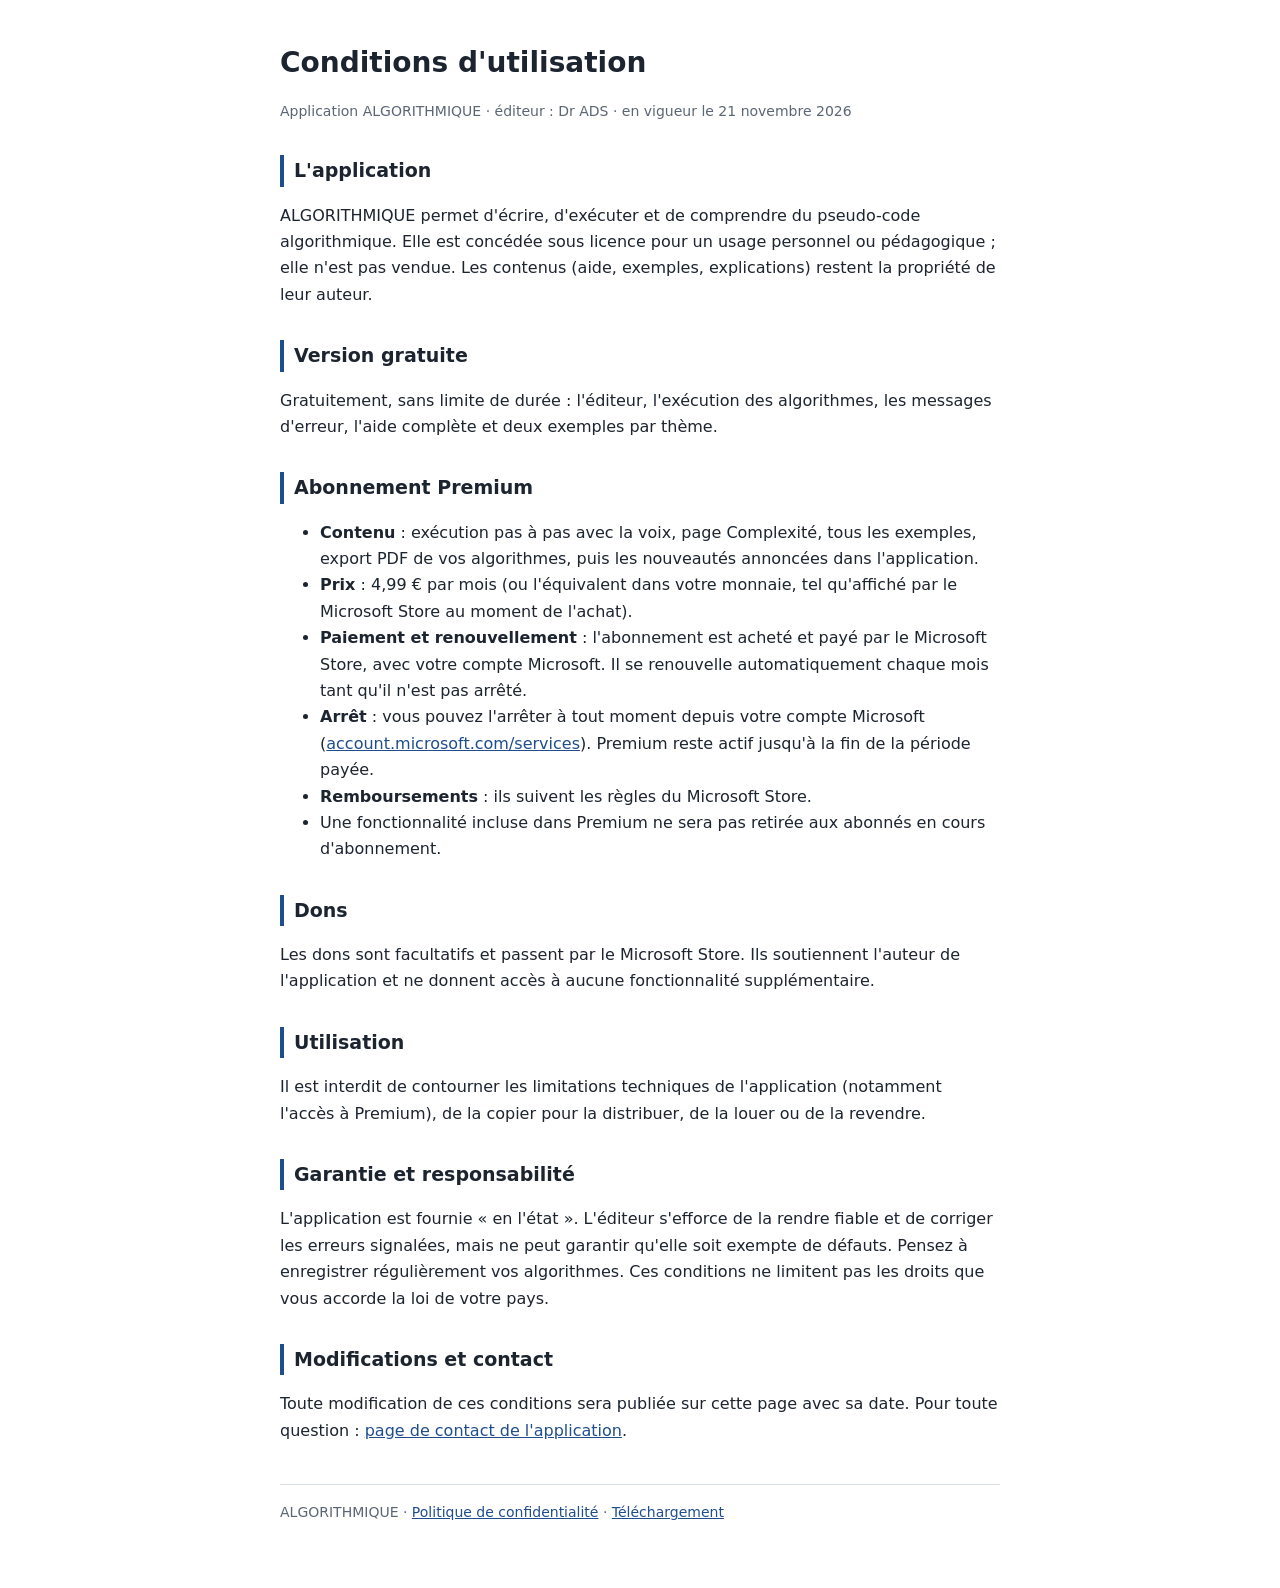
==== conditions.html @ 0eca5b2c "Politique de confidentialité et conditions d'utilisation" ====
<!doctype html>
<html lang="fr">
<head>
<meta charset="utf-8">
<meta name="viewport" content="width=device-width, initial-scale=1">
<title>Conditions d'utilisation · ALGORITHMIQUE</title>
<link rel="stylesheet" href="style.css">
</head>
<body>
<main>
  <h1>Conditions d'utilisation</h1>
  <p class="date">Application ALGORITHMIQUE · éditeur : Dr ADS · en vigueur le 21 novembre 2026</p>

  <h2>L'application</h2>
  <p>ALGORITHMIQUE permet d'écrire, d'exécuter et de comprendre du pseudo-code algorithmique. Elle est concédée sous licence pour un usage personnel ou pédagogique ; elle n'est pas vendue. Les contenus (aide, exemples, explications) restent la propriété de leur auteur.</p>

  <h2>Version gratuite</h2>
  <p>Gratuitement, sans limite de durée : l'éditeur, l'exécution des algorithmes, les messages d'erreur, l'aide complète et deux exemples par thème.</p>

  <h2>Abonnement Premium</h2>
  <ul>
    <li><strong>Contenu</strong> : exécution pas à pas avec la voix, page Complexité, tous les exemples, export PDF de vos algorithmes, puis les nouveautés annoncées dans l'application.</li>
    <li><strong>Prix</strong> : 4,99 € par mois (ou l'équivalent dans votre monnaie, tel qu'affiché par le Microsoft Store au moment de l'achat).</li>
    <li><strong>Paiement et renouvellement</strong> : l'abonnement est acheté et payé par le Microsoft Store, avec votre compte Microsoft. Il se renouvelle automatiquement chaque mois tant qu'il n'est pas arrêté.</li>
    <li><strong>Arrêt</strong> : vous pouvez l'arrêter à tout moment depuis votre compte Microsoft (<a href="https://account.microsoft.com/services">account.microsoft.com/services</a>). Premium reste actif jusqu'à la fin de la période payée.</li>
    <li><strong>Remboursements</strong> : ils suivent les règles du Microsoft Store.</li>
    <li>Une fonctionnalité incluse dans Premium ne sera pas retirée aux abonnés en cours d'abonnement.</li>
  </ul>

  <h2>Dons</h2>
  <p>Les dons sont facultatifs et passent par le Microsoft Store. Ils soutiennent l'auteur de l'application et ne donnent accès à aucune fonctionnalité supplémentaire.</p>

  <h2>Utilisation</h2>
  <p>Il est interdit de contourner les limitations techniques de l'application (notamment l'accès à Premium), de la copier pour la distribuer, de la louer ou de la revendre.</p>

  <h2>Garantie et responsabilité</h2>
  <p>L'application est fournie « en l'état ». L'éditeur s'efforce de la rendre fiable et de corriger les erreurs signalées, mais ne peut garantir qu'elle soit exempte de défauts. Pensez à enregistrer régulièrement vos algorithmes. Ces conditions ne limitent pas les droits que vous accorde la loi de votre pays.</p>

  <h2>Modifications et contact</h2>
  <p>Toute modification de ces conditions sera publiée sur cette page avec sa date. Pour toute question : <a href="https://github.com/sdking1704/algorithmique-versions/issues">page de contact de l'application</a>.</p>

  <footer>ALGORITHMIQUE · <a href="confidentialite.html">Politique de confidentialité</a> · <a href="./">Téléchargement</a></footer>
</main>
</body>
</html>
---- style.css ----
:root {
  color-scheme: light dark;
  --accent: #1f4e8c;
  --texte: #1c2430;
  --doux: #5b6675;
  --fond: #ffffff;
  --bord: #d8dee6;
}

@media (prefers-color-scheme: dark) {
  :root {
    --accent: #79a8ff;
    --texte: #e6e9ee;
    --doux: #aab3c0;
    --fond: #16181d;
    --bord: #2f3540;
  }
}

body {
  margin: 0;
  background: var(--fond);
  color: var(--texte);
  font: 16px/1.65 system-ui, -apple-system, 'Segoe UI', sans-serif;
}

main {
  max-width: 720px;
  margin: 0 auto;
  padding: 40px 16px 64px;
}

h1 {
  margin: 0 0 4px;
  font-size: 28px;
}

h2 {
  margin: 32px 0 8px;
  padding-left: 10px;
  border-left: 4px solid var(--accent);
  font-size: 19px;
}

.date,
footer {
  color: var(--doux);
  font-size: 14px;
}

a {
  color: var(--accent);
}

footer {
  margin-top: 40px;
  padding-top: 16px;
  border-top: 1px solid var(--bord);
}
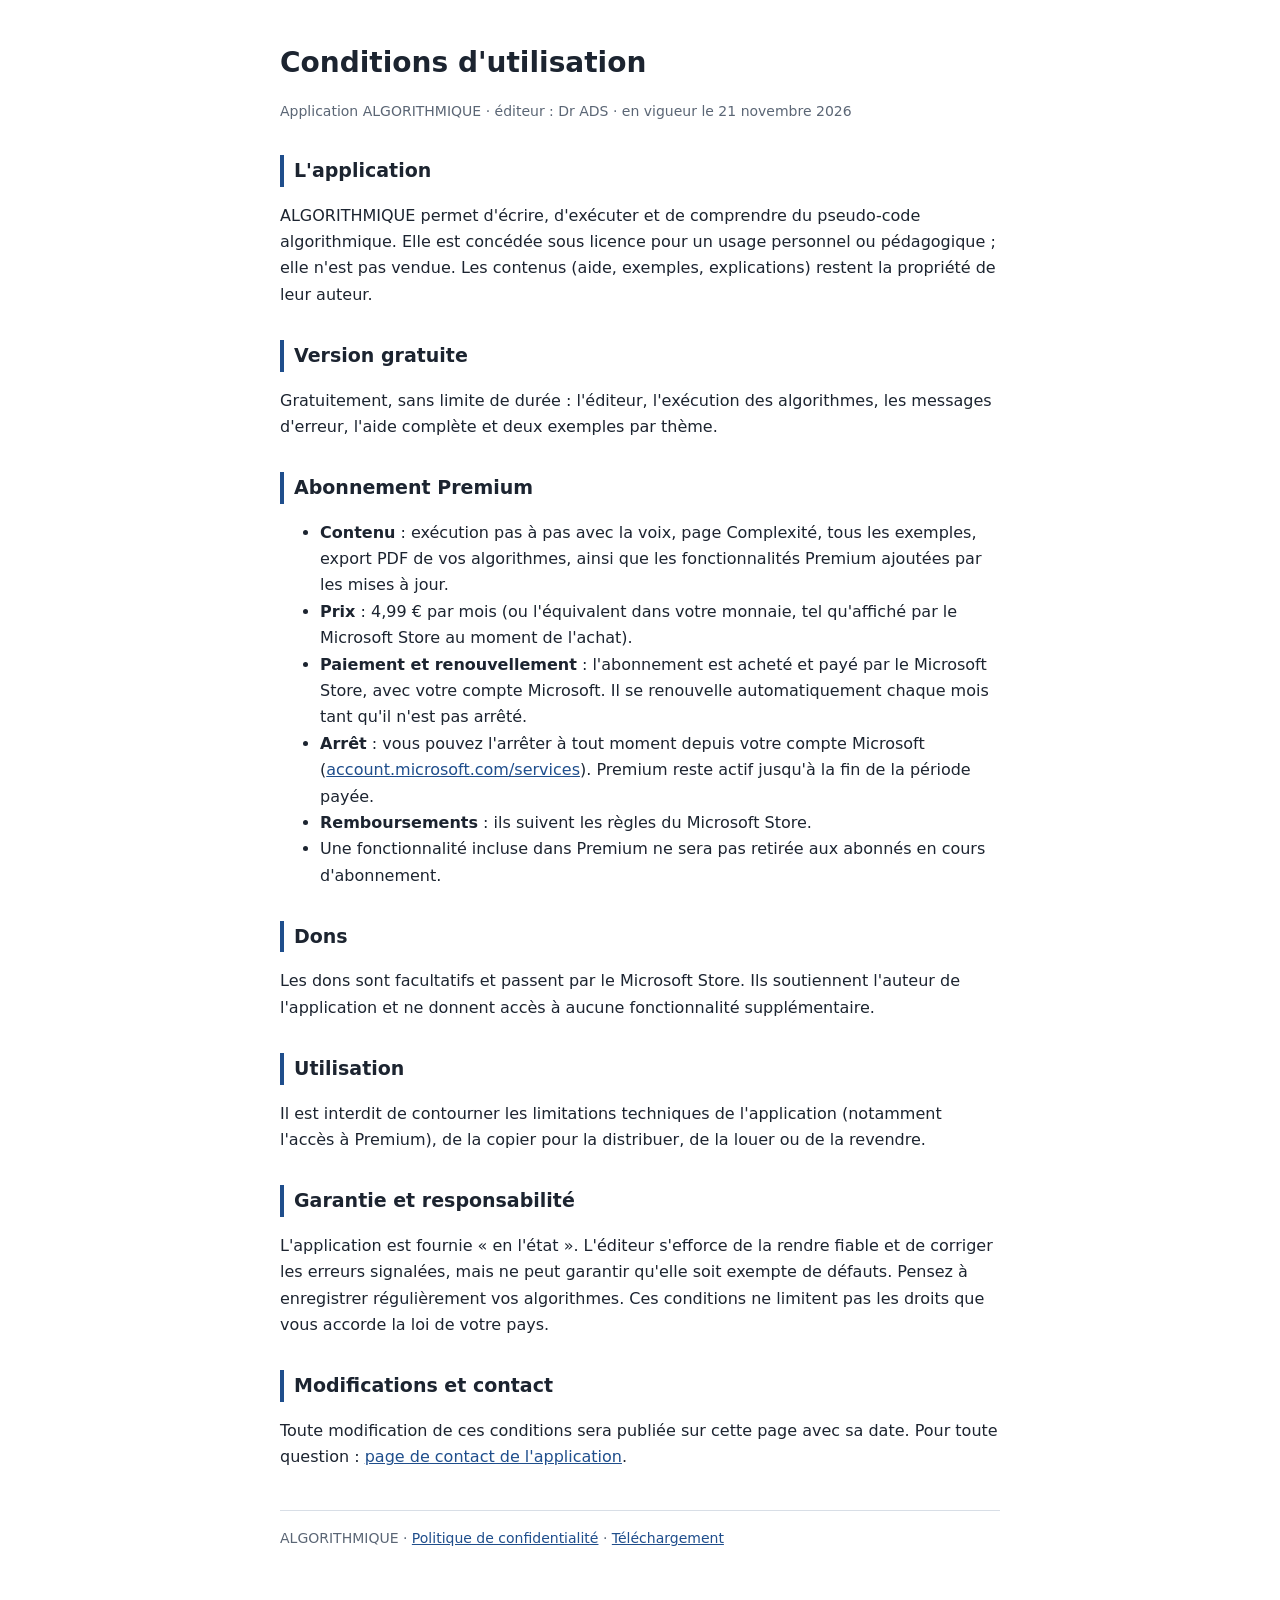
==== commit e2f1d9f7: "Conditions : formulation des fonctionnalités Premium Co-Authored-By: Claude Opus 5.5 <noreply@anthro" ====
--- a/conditions.html
+++ b/conditions.html
@@ -19,7 +19,7 @@
 
   <h2>Abonnement Premium</h2>
   <ul>
-    <li><strong>Contenu</strong> : exécution pas à pas avec la voix, page Complexité, tous les exemples, export PDF de vos algorithmes, puis les nouveautés annoncées dans l'application.</li>
+    <li><strong>Contenu</strong> : exécution pas à pas avec la voix, page Complexité, tous les exemples, export PDF de vos algorithmes, ainsi que les fonctionnalités Premium ajoutées par les mises à jour.</li>
     <li><strong>Prix</strong> : 4,99 € par mois (ou l'équivalent dans votre monnaie, tel qu'affiché par le Microsoft Store au moment de l'achat).</li>
     <li><strong>Paiement et renouvellement</strong> : l'abonnement est acheté et payé par le Microsoft Store, avec votre compte Microsoft. Il se renouvelle automatiquement chaque mois tant qu'il n'est pas arrêté.</li>
     <li><strong>Arrêt</strong> : vous pouvez l'arrêter à tout moment depuis votre compte Microsoft (<a href="https://account.microsoft.com/services">account.microsoft.com/services</a>). Premium reste actif jusqu'à la fin de la période payée.</li>
